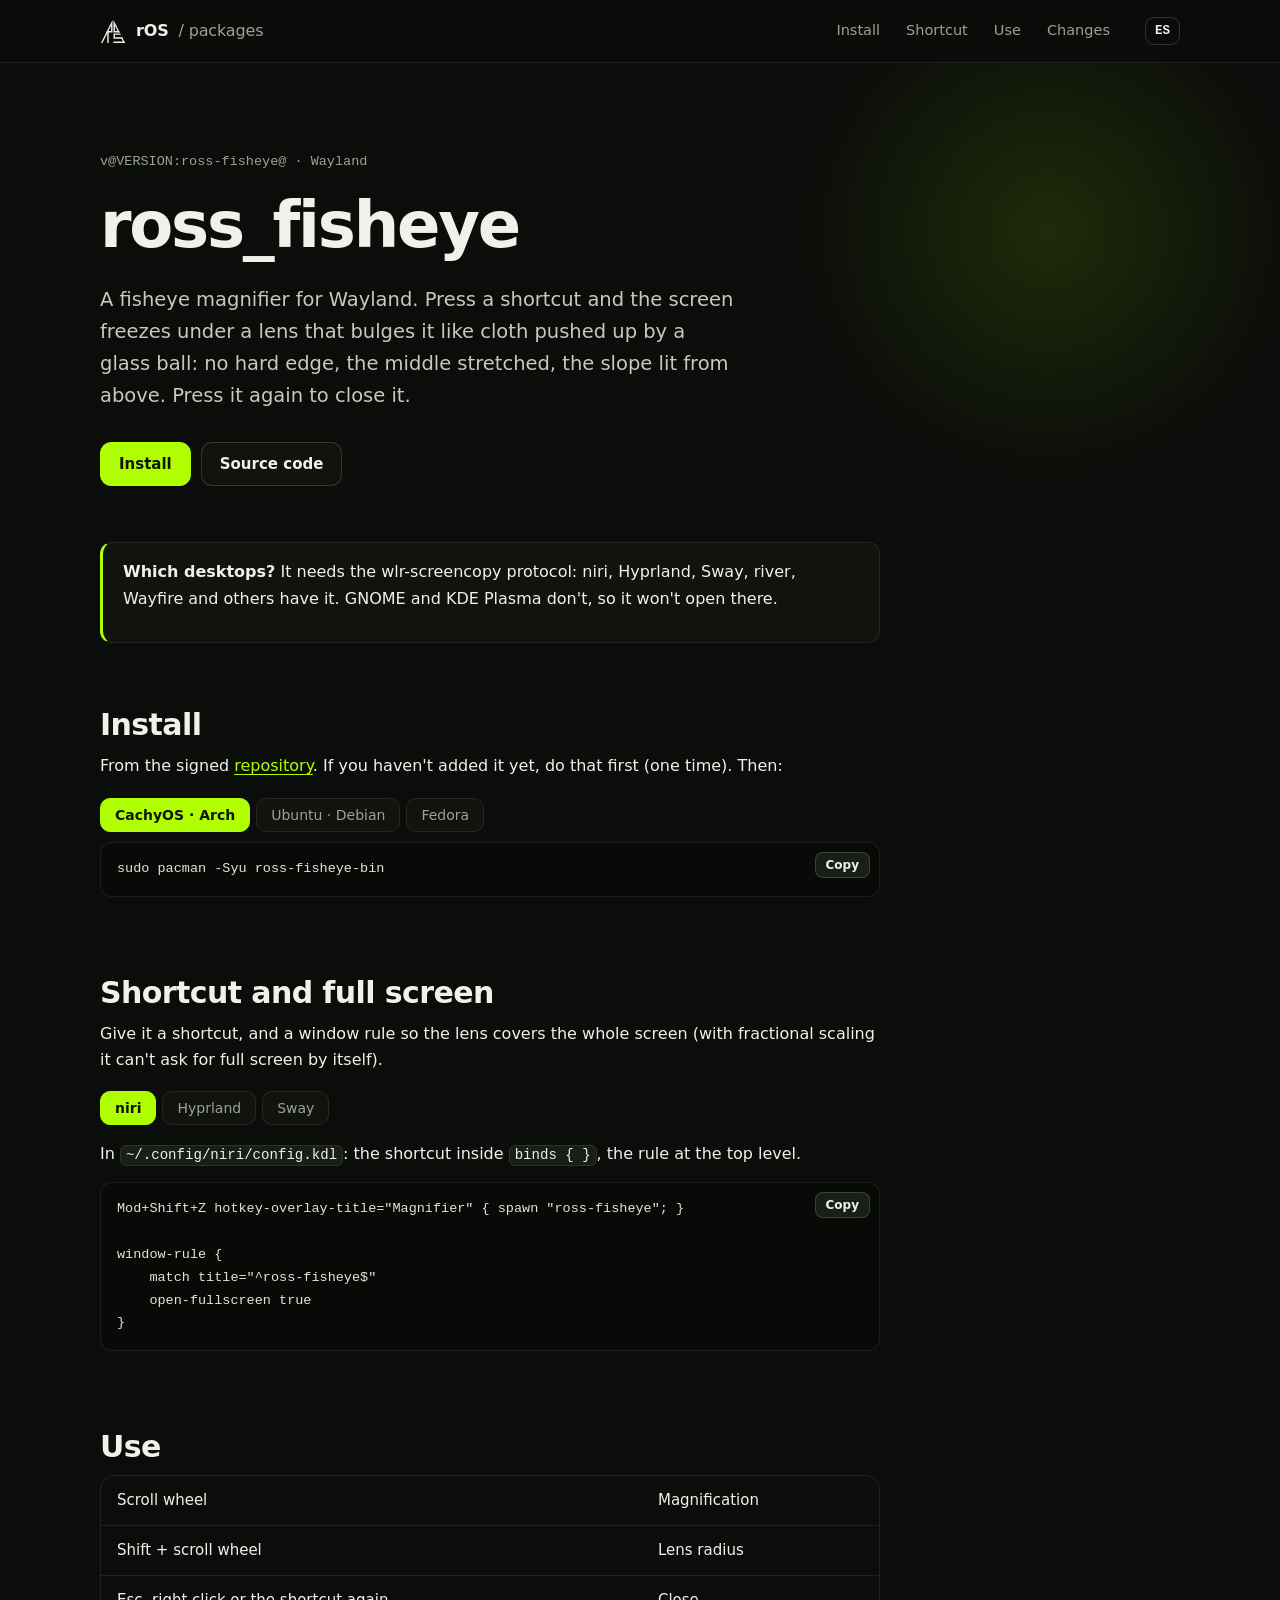
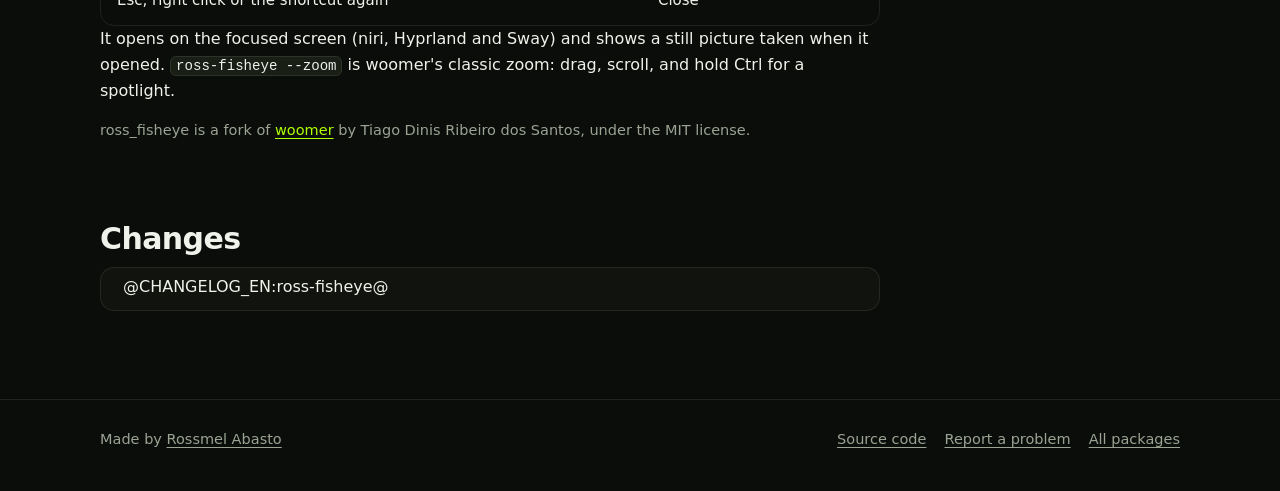
==== site/fisheye/index.html @ 9641b5c5 "One signed [ross] repository for every program; pages for transcribe and ross_fisheye The deploy dow" ====
<!doctype html>
<html lang="en" data-lang="en">
<head>
<meta charset="utf-8">
<meta name="viewport" content="width=device-width, initial-scale=1">
<script>(function(){var l;try{l=localStorage.getItem('lang')}catch(e){}if(l!=='en'&&l!=='es'){var n=(navigator.languages&&navigator.languages[0])||navigator.language||'en';l=/^es/i.test(n)?'es':'en'}document.documentElement.dataset.lang=l;document.documentElement.lang=l})();</script>
<title>ross_fisheye · rOS packages</title>
<meta name="title-en" content="ross_fisheye · rOS packages">
<meta name="title-es" content="ross_fisheye · paquetes de rOS">
<meta name="description" content="A fisheye magnifier for Wayland, based on woomer. Install it with pacman, APT or DNF.">
<meta name="theme-color" content="#0b0d0a">
<link rel="icon" href="../assets/ros-logo.svg" type="image/svg+xml">
<link rel="stylesheet" href="../assets/style.css">
</head>
<body>
<header class="site-header">
  <div class="wrap">
    <a class="brand" href="../"><img src="../assets/ros-logo-white.svg" alt=""><span>rOS</span><span class="sub">/ packages</span></a>
    <nav class="nav">
      <a href="#install"><span lang="en">Install</span><span lang="es">Instalar</span></a>
      <a href="#setup"><span lang="en">Shortcut</span><span lang="es">Atajo</span></a>
      <a href="#use"><span lang="en">Use</span><span lang="es">Uso</span></a>
      <a href="#changes"><span lang="en">Changes</span><span lang="es">Cambios</span></a>
    </nav>
    <button class="lang" type="button">ES</button>
  </div>
</header>

<main>
  <section class="hero">
    <div class="wrap">
      <p class="eyebrow">v@VERSION:ross-fisheye@ · Wayland</p>
      <h1>ross_fisheye</h1>
      <p class="lead" lang="en">A fisheye magnifier for Wayland. Press a shortcut and the screen freezes under a lens that bulges it like cloth pushed up by a glass ball: no hard edge, the middle stretched, the slope lit from above. Press it again to close it.</p>
      <p class="lead" lang="es">Una lupa de ojo de pez para Wayland. Aprietas un atajo y la pantalla se congela bajo una lente que la abomba como una tela empujada por una bola de cristal: sin borde duro, el centro estirado y la ladera iluminada desde arriba. Lo aprietas otra vez y se cierra.</p>
      <div class="actions">
        <a class="btn primary" href="#install"><span lang="en">Install</span><span lang="es">Instalar</span></a>
        <a class="btn" href="https://github.com/rossmelabasto/ross_fisheye"><span lang="en">Source code</span><span lang="es">Código</span></a>
      </div>
    </div>
  </section>

  <div class="wrap"><div class="narrow">
    <section style="padding-top: 0">
      <div class="callout">
        <p lang="en"><strong>Which desktops?</strong> It needs the wlr-screencopy protocol: niri, Hyprland, Sway, river, Wayfire and others have it. GNOME and KDE Plasma don't, so it won't open there.</p>
        <p lang="es"><strong>¿En qué escritorios?</strong> Necesita el protocolo wlr-screencopy: lo tienen niri, Hyprland, Sway, river, Wayfire y otros. GNOME y KDE Plasma no, así que ahí no abre.</p>
      </div>
    </section>

    <section id="install">
      <h2 lang="en">Install</h2>
      <h2 lang="es">Instalar</h2>
      <p lang="en">From the signed <a href="../repository/">repository</a>. If you haven't added it yet, do that first (one time). Then:</p>
      <p lang="es">Desde el <a href="../repository/">repositorio firmado</a>. Si todavía no lo agregaste, hazlo primero (una sola vez). Luego:</p>
      <div class="tabs" role="tablist" aria-label="Distribution">
        <button role="tab" type="button" aria-selected="true" aria-controls="t-arch" id="b-arch" data-os="arch">CachyOS · Arch</button>
        <button role="tab" type="button" aria-selected="false" aria-controls="t-deb" id="b-deb" data-os="deb">Ubuntu · Debian</button>
        <button role="tab" type="button" aria-selected="false" aria-controls="t-rpm" id="b-rpm" data-os="rpm">Fedora</button>
      </div>
      <div class="panel" role="tabpanel" id="t-arch" aria-labelledby="b-arch"><div class="code"><pre><code>sudo pacman -Syu ross-fisheye-bin</code></pre></div></div>
      <div class="panel" role="tabpanel" id="t-deb" aria-labelledby="b-deb" hidden><div class="code"><pre><code>sudo apt update &amp;&amp; sudo apt install ross-fisheye</code></pre></div></div>
      <div class="panel" role="tabpanel" id="t-rpm" aria-labelledby="b-rpm" hidden><div class="code"><pre><code>sudo dnf install ross-fisheye</code></pre></div></div>
    </section>

    <section id="setup">
      <h2 lang="en">Shortcut and full screen</h2>
      <h2 lang="es">Atajo y pantalla completa</h2>
      <p lang="en">Give it a shortcut, and a window rule so the lens covers the whole screen (with fractional scaling it can't ask for full screen by itself).</p>
      <p lang="es">Dale un atajo y una regla de ventana para que la lente cubra toda la pantalla (con escala fraccional no puede pedir la pantalla completa sola).</p>
      <div class="tabs" role="tablist" aria-label="Desktop">
        <button role="tab" type="button" aria-selected="true" aria-controls="k-niri" id="kb-niri">niri</button>
        <button role="tab" type="button" aria-selected="false" aria-controls="k-hypr" id="kb-hypr">Hyprland</button>
        <button role="tab" type="button" aria-selected="false" aria-controls="k-sway" id="kb-sway">Sway</button>
      </div>
      <div class="panel" role="tabpanel" id="k-niri" aria-labelledby="kb-niri">
        <p lang="en">In <code>~/.config/niri/config.kdl</code>: the shortcut inside <code>binds { }</code>, the rule at the top level.</p>
        <p lang="es">En <code>~/.config/niri/config.kdl</code>: el atajo dentro de <code>binds { }</code> y la regla afuera.</p>
        <div class="code"><pre><code>Mod+Shift+Z hotkey-overlay-title="Magnifier" { spawn "ross-fisheye"; }

window-rule {
    match title="^ross-fisheye$"
    open-fullscreen true
}</code></pre></div>
      </div>
      <div class="panel" role="tabpanel" id="k-hypr" aria-labelledby="kb-hypr" hidden>
        <p lang="en">In <code>~/.config/hypr/hyprland.conf</code>:</p>
        <p lang="es">En <code>~/.config/hypr/hyprland.conf</code>:</p>
        <div class="code"><pre><code>bind = SUPER SHIFT, Z, exec, ross-fisheye
windowrulev2 = fullscreen, title:^(ross-fisheye)$</code></pre></div>
      </div>
      <div class="panel" role="tabpanel" id="k-sway" aria-labelledby="kb-sway" hidden>
        <p lang="en">In <code>~/.config/sway/config</code>, then <code>swaymsg reload</code>:</p>
        <p lang="es">En <code>~/.config/sway/config</code>, y luego <code>swaymsg reload</code>:</p>
        <div class="code"><pre><code>bindsym Mod4+Shift+z exec ross-fisheye
for_window [title="^ross-fisheye$"] fullscreen enable</code></pre></div>
      </div>
    </section>

    <section id="use">
      <h2 lang="en">Use</h2>
      <h2 lang="es">Uso</h2>
      <div class="table">
        <table>
          <tbody>
            <tr><td lang="en">Scroll wheel</td><td lang="es">Rueda</td><td><span lang="en">Magnification</span><span lang="es">Aumento</span></td></tr>
            <tr><td lang="en">Shift + scroll wheel</td><td lang="es">Shift + rueda</td><td><span lang="en">Lens radius</span><span lang="es">Radio de la lente</span></td></tr>
            <tr><td lang="en">Esc, right click or the shortcut again</td><td lang="es">Esc, clic derecho o el atajo otra vez</td><td><span lang="en">Close</span><span lang="es">Cerrar</span></td></tr>
          </tbody>
        </table>
      </div>
      <p lang="en">It opens on the focused screen (niri, Hyprland and Sway) and shows a still picture taken when it opened. <code>ross-fisheye --zoom</code> is woomer's classic zoom: drag, scroll, and hold Ctrl for a spotlight.</p>
      <p lang="es">Abre en la pantalla enfocada (niri, Hyprland y Sway) y muestra una foto fija tomada al abrirse. <code>ross-fisheye --zoom</code> es el zoom clásico de woomer: arrastras, usas la rueda y mantienes Ctrl para el foco.</p>
      <p class="small" lang="en">ross_fisheye is a fork of <a href="https://github.com/coffeeispower/woomer">woomer</a> by Tiago Dinis Ribeiro dos Santos, under the MIT license.</p>
      <p class="small" lang="es">ross_fisheye es un fork de <a href="https://github.com/coffeeispower/woomer">woomer</a>, de Tiago Dinis Ribeiro dos Santos, con licencia MIT.</p>
    </section>

    <section id="changes">
      <h2 lang="en">Changes</h2>
      <h2 lang="es">Cambios</h2>
      <div class="changelog" lang="en">
@CHANGELOG_EN:ross-fisheye@
      </div>
      <div class="changelog" lang="es">
@CHANGELOG_ES:ross-fisheye@
      </div>
    </section>
  </div></div>
</main>

<footer class="site-footer">
  <div class="wrap">
    <span lang="en">Made by <a href="https://portfolio.rossmel.com">Rossmel Abasto</a></span>
    <span lang="es">Hecho por <a href="https://portfolio.rossmel.com">Rossmel Abasto</a></span>
    <nav>
      <a href="https://github.com/rossmelabasto/ross_fisheye"><span lang="en">Source code</span><span lang="es">Código</span></a>
      <a href="https://github.com/rossmelabasto/ross_fisheye/issues"><span lang="en">Report a problem</span><span lang="es">Reportar un problema</span></a>
      <a href="../"><span lang="en">All packages</span><span lang="es">Todos los paquetes</span></a>
    </nav>
  </div>
</footer>
<script src="../assets/site.js"></script>
</body>
</html>
---- site/assets/style.css ----
/* Shared by repo.rossmel.com and ros.rossmel.com. */
:root {
  --bg: #0b0d0a;
  --bg-2: #10130e;
  --surface: #141811;
  --surface-2: #1a1f16;
  --line: rgba(238, 244, 230, 0.09);
  --line-2: rgba(238, 244, 230, 0.16);
  --text: #eef2ea;
  --muted: #9ba393;
  --dim: #6d7566;
  --lime: #afff00;
  --lime-ink: #0f1400;
  --lime-soft: rgba(175, 255, 0, 0.1);
  --radius: 14px;
  --sans: Inter, ui-sans-serif, system-ui, -apple-system, 'Segoe UI', Roboto, 'Noto Sans', sans-serif;
  --mono: 'JetBrains Mono', ui-monospace, 'Cascadia Code', 'SFMono-Regular', Menlo, Consolas, monospace;
  color-scheme: dark;
}

* { box-sizing: border-box; }

html { scroll-behavior: smooth; scroll-padding-top: 84px; -webkit-text-size-adjust: 100%; }

body {
  margin: 0;
  background: var(--bg);
  color: var(--text);
  font: 16px/1.65 var(--sans);
  -webkit-font-smoothing: antialiased;
  overflow-x: hidden;
}

/* One language at a time: every text exists as <… lang="en"> and <… lang="es">. */
html[data-lang='en'] body [lang='es'],
html[data-lang='es'] body [lang='en'] { display: none !important; }

::selection { background: var(--lime); color: var(--lime-ink); }

a { color: var(--lime); text-decoration-thickness: 1px; text-underline-offset: 3px; }
a:hover { text-decoration-thickness: 2px; }

code { font-family: var(--mono); font-size: 0.88em; padding: 0.1em 0.35em; border-radius: 6px; background: var(--surface-2); border: 1px solid var(--line); }

h1, h2, h3 { line-height: 1.2; letter-spacing: -0.02em; margin: 0; }
h2 { font-size: clamp(24px, 3.4vw, 30px); margin-bottom: 10px; }
h3 { font-size: 17px; margin: 26px 0 8px; }
p { margin: 0 0 14px; }

.wrap { width: min(1080px, 100% - 32px); margin: 0 auto; }
.narrow { max-width: 780px; }
.wrap.narrow { width: min(780px, 100% - 32px); }
.wrap > .narrow { margin: 0; }

/* ---------- header ---------- */
.site-header {
  position: sticky;
  top: 0;
  z-index: 10;
  background: rgba(11, 13, 10, 0.82);
  backdrop-filter: blur(14px) saturate(1.3);
  -webkit-backdrop-filter: blur(14px) saturate(1.3);
  border-bottom: 1px solid var(--line);
}
.site-header .wrap { display: flex; align-items: center; gap: 18px; height: 62px; }
.brand { display: flex; align-items: center; gap: 10px; color: var(--text); text-decoration: none; font-weight: 700; letter-spacing: -0.01em; white-space: nowrap; }
.brand:hover { text-decoration: none; }
.brand svg, .brand img { width: 26px; height: 26px; color: var(--text); }
.brand .sub { color: var(--muted); font-weight: 500; }
.nav { display: flex; gap: 4px; margin-left: auto; align-items: center; }
.nav a { color: var(--muted); text-decoration: none; padding: 7px 11px; border-radius: 9px; font-size: 14.5px; font-weight: 500; }
.nav a:hover { color: var(--text); background: var(--surface); }
.nav a[aria-current='page'] { color: var(--text); background: var(--surface-2); }
.lang {
  font: 600 12.5px var(--mono);
  color: var(--text);
  background: transparent;
  border: 1px solid var(--line-2);
  border-radius: 9px;
  padding: 6px 9px;
  cursor: pointer;
  margin-left: 6px;
}
.lang:hover { border-color: var(--lime); color: var(--lime); }
@media (max-width: 720px) {
  .site-header .wrap { height: auto; flex-wrap: wrap; padding: 10px 0; gap: 8px; }
  .nav { margin-left: 0; order: 3; width: 100%; overflow-x: auto; }
  .lang { margin-left: auto; }
  .brand .sub { display: none; }
}

/* ---------- hero ---------- */
.hero { position: relative; padding: 84px 0 56px; overflow: hidden; }
.hero::before {
  content: '';
  position: absolute;
  inset: -40% -10% auto auto;
  width: 720px;
  height: 720px;
  background: radial-gradient(closest-side, rgba(175, 255, 0, 0.12), transparent 70%);
  pointer-events: none;
}
.eyebrow { display: inline-flex; align-items: center; gap: 10px; margin: 0 0 18px; color: var(--muted); font: 500 13.5px var(--mono); }
.pill { display: inline-block; padding: 3px 9px; border-radius: 999px; background: var(--lime-soft); color: var(--lime); border: 1px solid rgba(175, 255, 0, 0.3); font: 600 11.5px var(--mono); text-transform: uppercase; letter-spacing: 0.06em; }
.pill.grey { background: var(--surface-2); color: var(--muted); border-color: var(--line-2); }
.hero h1 { font-size: clamp(36px, 6.4vw, 64px); font-weight: 800; letter-spacing: -0.035em; max-width: 15ch; }
.hero h1 em { font-style: normal; color: var(--lime); }
.lead { max-width: 640px; margin: 20px 0 30px; font-size: clamp(17px, 2vw, 19.5px); color: #c4cabd; }
.actions { display: flex; flex-wrap: wrap; gap: 10px; }
.btn {
  display: inline-flex;
  align-items: center;
  gap: 8px;
  height: 44px;
  padding: 0 18px;
  border-radius: 11px;
  border: 1px solid var(--line-2);
  color: var(--text);
  text-decoration: none;
  font-weight: 600;
  font-size: 15px;
  background: var(--bg-2);
}
.btn:hover { border-color: var(--lime); text-decoration: none; }
.btn.primary { background: var(--lime); border-color: var(--lime); color: var(--lime-ink); }
.btn.primary:hover { filter: brightness(1.06); }

/* ---------- sections ---------- */
main section { padding: 56px 0 8px; }
.section-head { margin-bottom: 22px; }
.section-head p { color: var(--muted); max-width: 680px; }
.small, .note-text { color: var(--muted); font-size: 14.5px; }
hr.sep { border: 0; border-top: 1px solid var(--line); margin: 56px 0 0; }

.callout {
  padding: 16px 20px;
  border: 1px solid var(--line);
  border-left: 3px solid var(--lime);
  border-radius: 12px;
  background: var(--bg-2);
}
.callout p:last-child { margin-bottom: 0; }
.callout strong { color: var(--text); }

/* ---------- cards ---------- */
.cards { display: grid; grid-template-columns: repeat(auto-fill, minmax(300px, 1fr)); gap: 16px; }
.card {
  display: flex;
  flex-direction: column;
  gap: 12px;
  padding: 22px;
  border: 1px solid var(--line);
  border-radius: var(--radius);
  background: linear-gradient(180deg, var(--surface), var(--bg-2));
  color: var(--text);
  text-decoration: none;
  transition: border-color 0.2s, transform 0.2s;
}
a.card:hover { border-color: rgba(175, 255, 0, 0.45); transform: translateY(-2px); text-decoration: none; }
.card-top { display: flex; align-items: center; gap: 14px; }
.card-top img { width: 48px; height: 48px; border-radius: 12px; }
.card-top .glyph { display: grid; place-items: center; width: 48px; height: 48px; border-radius: 12px; background: var(--lime-soft); border: 1px solid rgba(175, 255, 0, 0.25); color: var(--lime); font-size: 24px; flex: none; }
.card h3 { margin: 0; font-size: 19px; }
.card .meta { font: 12.5px var(--mono); color: var(--muted); }
.card p { margin: 0; color: #c4cabd; font-size: 15px; }
.chips { display: flex; flex-wrap: wrap; gap: 6px; margin-top: auto; }
.chip { font: 12px var(--mono); color: var(--muted); padding: 3px 8px; border-radius: 7px; border: 1px solid var(--line); background: var(--bg); }
.card .more { color: var(--lime); font-weight: 600; font-size: 14.5px; }

.features { display: grid; grid-template-columns: repeat(auto-fill, minmax(240px, 1fr)); gap: 14px; }
.feature { padding: 20px; border: 1px solid var(--line); border-radius: var(--radius); background: var(--bg-2); }
.feature h3 { margin: 0 0 6px; font-size: 16.5px; }
.feature p { margin: 0; color: var(--muted); font-size: 14.5px; }
.feature .k { font: 600 12px var(--mono); color: var(--lime); letter-spacing: 0.04em; text-transform: uppercase; display: block; margin-bottom: 10px; }

/* ---------- code ---------- */
.code { position: relative; margin: 10px 0 14px; border: 1px solid var(--line); border-radius: 12px; background: #080a07; }
.code pre { margin: 0; padding: 15px 92px 15px 16px; overflow-x: auto; font: 13.5px/1.7 var(--mono); color: #dfe6d6; }
.code pre code { padding: 0; border: 0; background: none; font-size: inherit; }
.copy {
  position: absolute;
  top: 9px;
  right: 9px;
  font: 600 12px var(--sans);
  color: var(--text);
  background: var(--surface-2);
  border: 1px solid var(--line-2);
  border-radius: 8px;
  padding: 5px 10px;
  cursor: pointer;
}
.copy:hover { border-color: var(--lime); color: var(--lime); }

/* ---------- tabs ---------- */
.tabs { display: flex; flex-wrap: wrap; gap: 6px; margin: 18px 0 4px; }
.tabs button {
  font: 500 14px var(--sans);
  color: var(--muted);
  background: var(--bg-2);
  border: 1px solid var(--line);
  border-radius: 10px;
  padding: 8px 14px;
  cursor: pointer;
}
.tabs button:hover { color: var(--text); }
.tabs button[aria-selected='true'] { background: var(--lime); border-color: var(--lime); color: var(--lime-ink); font-weight: 600; }
.panel > p:first-child { margin-top: 16px; }

/* ---------- tables ---------- */
.table { overflow-x: auto; border: 1px solid var(--line); border-radius: var(--radius); }
table { width: 100%; border-collapse: collapse; font-size: 15px; }
th, td { padding: 12px 16px; border-bottom: 1px solid var(--line); text-align: left; vertical-align: top; }
tr:last-child td { border-bottom: 0; }
th { color: var(--muted); font-weight: 600; font-size: 13px; background: var(--bg-2); }
td code { white-space: nowrap; }

ol.steps { padding-left: 22px; margin: 16px 0 12px; }
ol.steps li { margin-bottom: 6px; }

/* ---------- screenshots ---------- */
.shots { display: grid; grid-template-columns: repeat(3, 1fr); gap: 12px; margin-top: 44px; }
.shots img { width: 100%; aspect-ratio: 16 / 10; object-fit: cover; border-radius: 12px; border: 1px solid var(--line); display: block; }
@media (max-width: 720px) { .shots { grid-template-columns: 1fr 1fr; } .shots img:last-child { display: none; } }

/* ---------- changelog ---------- */
.changelog { border: 1px solid var(--line); border-radius: var(--radius); padding: 6px 22px 10px; background: var(--bg-2); }
.changelog h3 { font: 700 19px var(--mono); color: var(--text); margin-top: 20px; }
.changelog h4 { margin: 14px 0 4px; font-size: 14px; color: var(--muted); text-transform: uppercase; letter-spacing: 0.05em; }
.changelog ul { margin: 0 0 10px; padding-left: 20px; }
.changelog li { margin-bottom: 4px; }

/* ---------- roadmap ---------- */
.timeline { list-style: none; padding: 0; margin: 0; display: grid; gap: 10px; }
.timeline li { display: grid; grid-template-columns: 110px 1fr; gap: 16px; padding: 14px 18px; border: 1px solid var(--line); border-radius: 12px; background: var(--bg-2); }
.timeline .state { font: 600 12px var(--mono); text-transform: uppercase; letter-spacing: 0.05em; color: var(--dim); padding-top: 2px; }
.timeline .done .state { color: var(--lime); }
.timeline .now .state { color: #ffd166; }
.timeline strong { display: block; }
.timeline span.d { color: var(--muted); font-size: 14.5px; }
@media (max-width: 560px) { .timeline li { grid-template-columns: 1fr; gap: 4px; } }

/* ---------- footer ---------- */
.site-footer { margin-top: 80px; border-top: 1px solid var(--line); padding: 28px 0 40px; color: var(--muted); font-size: 14.5px; }
.site-footer .wrap { display: flex; flex-wrap: wrap; gap: 10px 24px; justify-content: space-between; }
.site-footer a { color: var(--muted); }
.site-footer a:hover { color: var(--text); }
.site-footer nav { display: flex; flex-wrap: wrap; gap: 18px; }
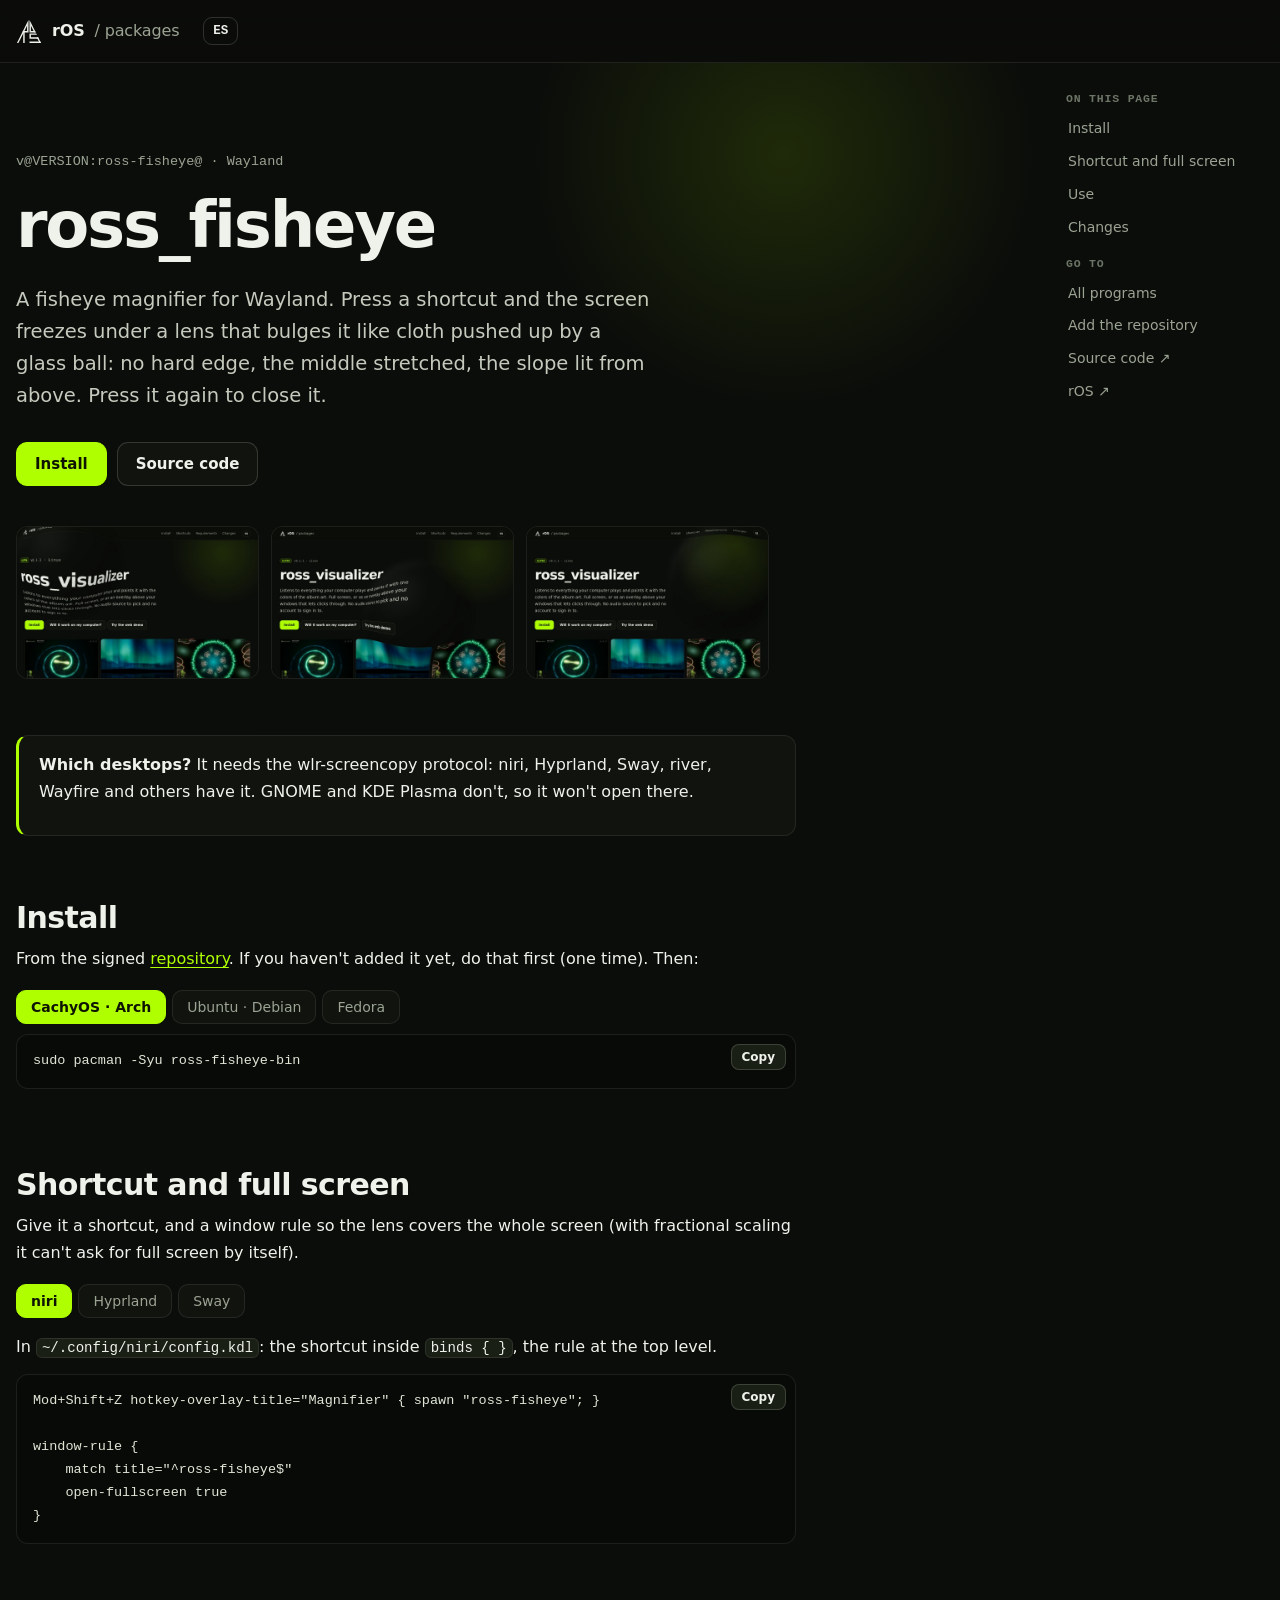
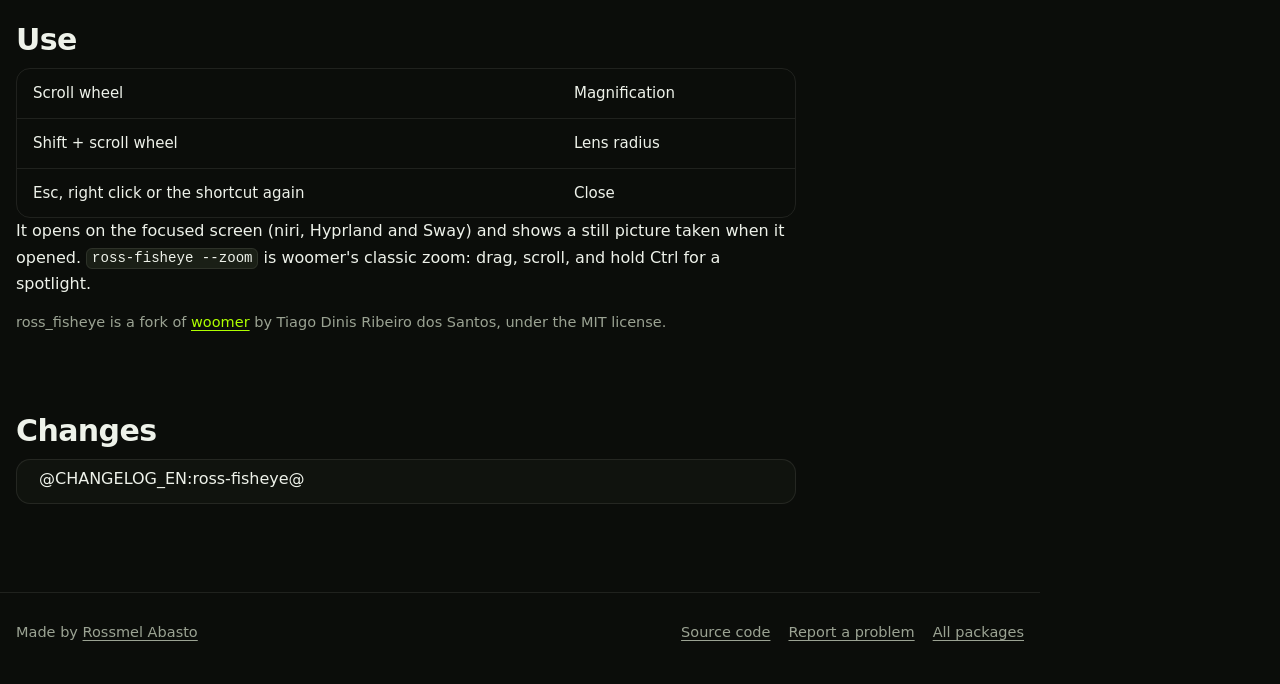
==== commit 835c9a36: "Catalog search, filters and tags; galleries with a viewer; a side menu The home page searches the pr" ====
--- a/site/fisheye/index.html
+++ b/site/fisheye/index.html
@@ -17,10 +17,10 @@
   <div class="wrap">
     <a class="brand" href="../"><img src="../assets/ros-logo-white.svg" alt=""><span>rOS</span><span class="sub">/ packages</span></a>
     <nav class="nav">
-      <a href="#install"><span lang="en">Install</span><span lang="es">Instalar</span></a>
-      <a href="#setup"><span lang="en">Shortcut</span><span lang="es">Atajo</span></a>
-      <a href="#use"><span lang="en">Use</span><span lang="es">Uso</span></a>
-      <a href="#changes"><span lang="en">Changes</span><span lang="es">Cambios</span></a>
+      <a href="../"><span lang="en">All programs</span><span lang="es">Todos los programas</span></a>
+      <a href="../repository/"><span lang="en">Add the repository</span><span lang="es">Agregar el repositorio</span></a>
+      <a href="https://github.com/rossmelabasto/ross_fisheye"><span lang="en">Source code ↗</span><span lang="es">Código ↗</span></a>
+      <a href="https://ros.rossmel.com">rOS ↗</a>
     </nav>
     <button class="lang" type="button">ES</button>
   </div>
@@ -36,6 +36,11 @@
       <div class="actions">
         <a class="btn primary" href="#install"><span lang="en">Install</span><span lang="es">Instalar</span></a>
         <a class="btn" href="https://github.com/rossmelabasto/ross_fisheye"><span lang="en">Source code</span><span lang="es">Código</span></a>
+      </div>
+      <div class="gallery">
+        <a class="media" href="media/fisheye-1.jpg" title="The lens over a web page"><img src="media/fisheye-1.jpg" alt="The fisheye lens bulging a heading of a web page" loading="lazy"></a>
+        <a class="media" href="media/fisheye-2.jpg" title="Over screenshots"><img src="media/fisheye-2.jpg" alt="The fisheye lens over a row of screenshots" loading="lazy"></a>
+        <a class="media" href="media/fisheye-3.jpg" title="Over the page's background"><img src="media/fisheye-3.jpg" alt="The fisheye lens near the top of the page" loading="lazy"></a>
       </div>
     </div>
   </section>
--- a/site/assets/style.css
+++ b/site/assets/style.css
@@ -245,3 +245,146 @@
 .site-footer a { color: var(--muted); }
 .site-footer a:hover { color: var(--text); }
 .site-footer nav { display: flex; flex-wrap: wrap; gap: 18px; }
+
+/* ---------- side menu ---------- */
+.toc {
+  display: none;
+  flex-direction: column;
+  gap: 2px;
+  font-size: 14px;
+  z-index: 20;
+}
+.toc .toc-head { margin: 12px 0 6px; padding: 0 10px; font: 600 11.5px var(--mono); color: var(--dim); text-transform: uppercase; letter-spacing: 0.07em; }
+.toc .toc-head:first-child { margin-top: 0; }
+.toc a { color: var(--muted); text-decoration: none; padding: 6px 10px; border-radius: 8px; border-left: 2px solid transparent; line-height: 1.35; }
+.toc a:hover { color: var(--text); background: var(--surface); }
+.toc a.active { color: var(--lime); border-left-color: var(--lime); background: var(--lime-soft); border-radius: 0 8px 8px 0; }
+.toc-toggle {
+  position: fixed;
+  right: 16px;
+  bottom: 16px;
+  z-index: 21;
+  display: inline-flex;
+  align-items: center;
+  gap: 8px;
+  height: 44px;
+  padding: 0 16px;
+  border-radius: 999px;
+  border: 1px solid var(--line-2);
+  background: rgba(20, 24, 17, 0.92);
+  backdrop-filter: blur(12px);
+  -webkit-backdrop-filter: blur(12px);
+  color: var(--text);
+  font: 600 14px var(--sans);
+  cursor: pointer;
+  box-shadow: 0 10px 30px rgba(0, 0, 0, 0.4);
+}
+.toc-toggle:hover { border-color: var(--lime); }
+.toc.open {
+  display: flex;
+  position: fixed;
+  right: 16px;
+  bottom: 70px;
+  width: min(280px, calc(100% - 32px));
+  max-height: calc(100vh - 110px);
+  overflow-y: auto;
+  padding: 14px 8px;
+  border: 1px solid var(--line-2);
+  border-radius: 16px;
+  background: rgba(16, 19, 14, 0.97);
+  box-shadow: 0 20px 50px rgba(0, 0, 0, 0.5);
+}
+@media (min-width: 1240px) {
+  body { padding-right: 240px; }
+  .site-header { margin-right: -240px; padding-right: 240px; }
+  .toc, .toc.open {
+    display: flex;
+    position: fixed;
+    top: 92px;
+    right: 24px;
+    bottom: auto;
+    width: 200px;
+    max-height: calc(100vh - 120px);
+    overflow-y: auto;
+    padding: 0;
+    border: 0;
+    background: none;
+    box-shadow: none;
+  }
+  .toc-toggle { display: none; }
+}
+
+/* ---------- gallery and viewer ---------- */
+.gallery { display: grid; grid-template-columns: repeat(auto-fill, minmax(220px, 1fr)); gap: 12px; margin-top: 40px; }
+.gallery .media { position: relative; display: block; border-radius: 12px; overflow: hidden; border: 1px solid var(--line); background: #080a07; cursor: zoom-in; }
+.gallery .media img { display: block; width: 100%; aspect-ratio: 16 / 10; object-fit: cover; transition: transform 0.35s; }
+.gallery .media:hover img { transform: scale(1.04); }
+.gallery .media.wide { grid-column: 1 / -1; }
+.gallery .media.wide img { aspect-ratio: 16 / 9; }
+.gallery .media[data-video]::after {
+  content: '▶';
+  position: absolute;
+  inset: 50% auto auto 50%;
+  transform: translate(-50%, -50%);
+  display: grid;
+  place-items: center;
+  width: 64px;
+  height: 64px;
+  padding-left: 4px;
+  border-radius: 50%;
+  background: rgba(175, 255, 0, 0.92);
+  color: var(--lime-ink);
+  font-size: 22px;
+  box-shadow: 0 10px 30px rgba(0, 0, 0, 0.5);
+}
+.gallery .caption { position: absolute; left: 10px; bottom: 10px; padding: 3px 8px; border-radius: 7px; background: rgba(0, 0, 0, 0.65); font: 12px var(--mono); color: var(--text); }
+.lightbox { width: 100vw; height: 100vh; max-width: none; max-height: none; margin: 0; padding: 0; border: 0; background: rgba(4, 5, 3, 0.94); color: var(--text); }
+.lightbox::backdrop { background: rgba(0, 0, 0, 0.6); }
+.lightbox[open] { display: grid; grid-template-rows: 1fr auto; place-items: center; }
+.lb-stage { display: grid; place-items: center; width: 100%; height: 100%; padding: 56px 72px 0; min-height: 0; }
+.lb-stage img, .lb-stage video { max-width: 100%; max-height: calc(100vh - 120px); border-radius: 10px; box-shadow: 0 20px 60px rgba(0, 0, 0, 0.6); }
+.lb-caption { margin: 12px 0 18px; color: var(--muted); font-size: 14px; }
+.lb-btn { position: absolute; display: grid; place-items: center; width: 46px; height: 46px; border-radius: 50%; border: 1px solid var(--line-2); background: rgba(20, 24, 17, 0.9); color: var(--text); font-size: 24px; cursor: pointer; }
+.lb-btn:hover { border-color: var(--lime); color: var(--lime); }
+.lb-prev { left: 16px; top: 50%; transform: translateY(-50%); }
+.lb-next { right: 16px; top: 50%; transform: translateY(-50%); }
+.lb-close { right: 16px; top: 16px; font-size: 18px; }
+@media (max-width: 640px) { .lb-stage { padding: 56px 8px 0; } .lb-prev, .lb-next { top: auto; bottom: 12px; transform: none; } }
+
+/* ---------- catalog ---------- */
+.catalog-tools { display: grid; gap: 12px; margin-bottom: 20px; }
+.search-row { display: flex; flex-wrap: wrap; gap: 10px; }
+.search-row input[type='search'] {
+  flex: 1 1 260px;
+  height: 46px;
+  padding: 0 16px 0 42px;
+  border-radius: 12px;
+  border: 1px solid var(--line-2);
+  background: var(--bg-2) url("data:image/svg+xml,%3Csvg xmlns='http://www.w3.org/2000/svg' width='18' height='18' fill='none' stroke='%239ba393' stroke-width='2' stroke-linecap='round'%3E%3Ccircle cx='8' cy='8' r='6'/%3E%3Cpath d='m13 13 4 4'/%3E%3C/svg%3E") no-repeat 14px center;
+  color: var(--text);
+  font: 15px var(--sans);
+}
+.search-row input[type='search']:focus { outline: none; border-color: var(--lime); }
+.search-row select { height: 46px; padding: 0 12px; border-radius: 12px; border: 1px solid var(--line-2); background: var(--bg-2); color: var(--text); font: 14px var(--sans); }
+.filter-row { display: flex; flex-wrap: wrap; align-items: center; gap: 6px; }
+.filter-row .label { font: 600 11.5px var(--mono); color: var(--dim); text-transform: uppercase; letter-spacing: 0.07em; margin-right: 4px; }
+.seg-btn, .tag {
+  font: 500 13px var(--sans);
+  color: var(--muted);
+  background: var(--bg-2);
+  border: 1px solid var(--line);
+  border-radius: 999px;
+  padding: 5px 12px;
+  cursor: pointer;
+}
+.seg-btn:hover, .tag:hover { color: var(--text); border-color: var(--line-2); }
+.seg-btn[aria-pressed='true'], .tag[aria-pressed='true'] { background: var(--lime); border-color: var(--lime); color: var(--lime-ink); font-weight: 600; }
+.tag-filters { display: contents; }
+.catalog-meta { color: var(--dim); font: 12.5px var(--mono); margin: 0 0 10px; }
+.catalog-empty { padding: 28px; border: 1px dashed var(--line-2); border-radius: var(--radius); color: var(--muted); text-align: center; }
+.card-tags { display: flex; flex-wrap: wrap; gap: 6px; }
+.card .updated { font: 12px var(--mono); color: var(--dim); }
+
+/* Long commands and URLs inside text wrap instead of widening the page on phones. */
+p code, li code, td code, .small code { overflow-wrap: anywhere; }
+td code { white-space: normal; }
